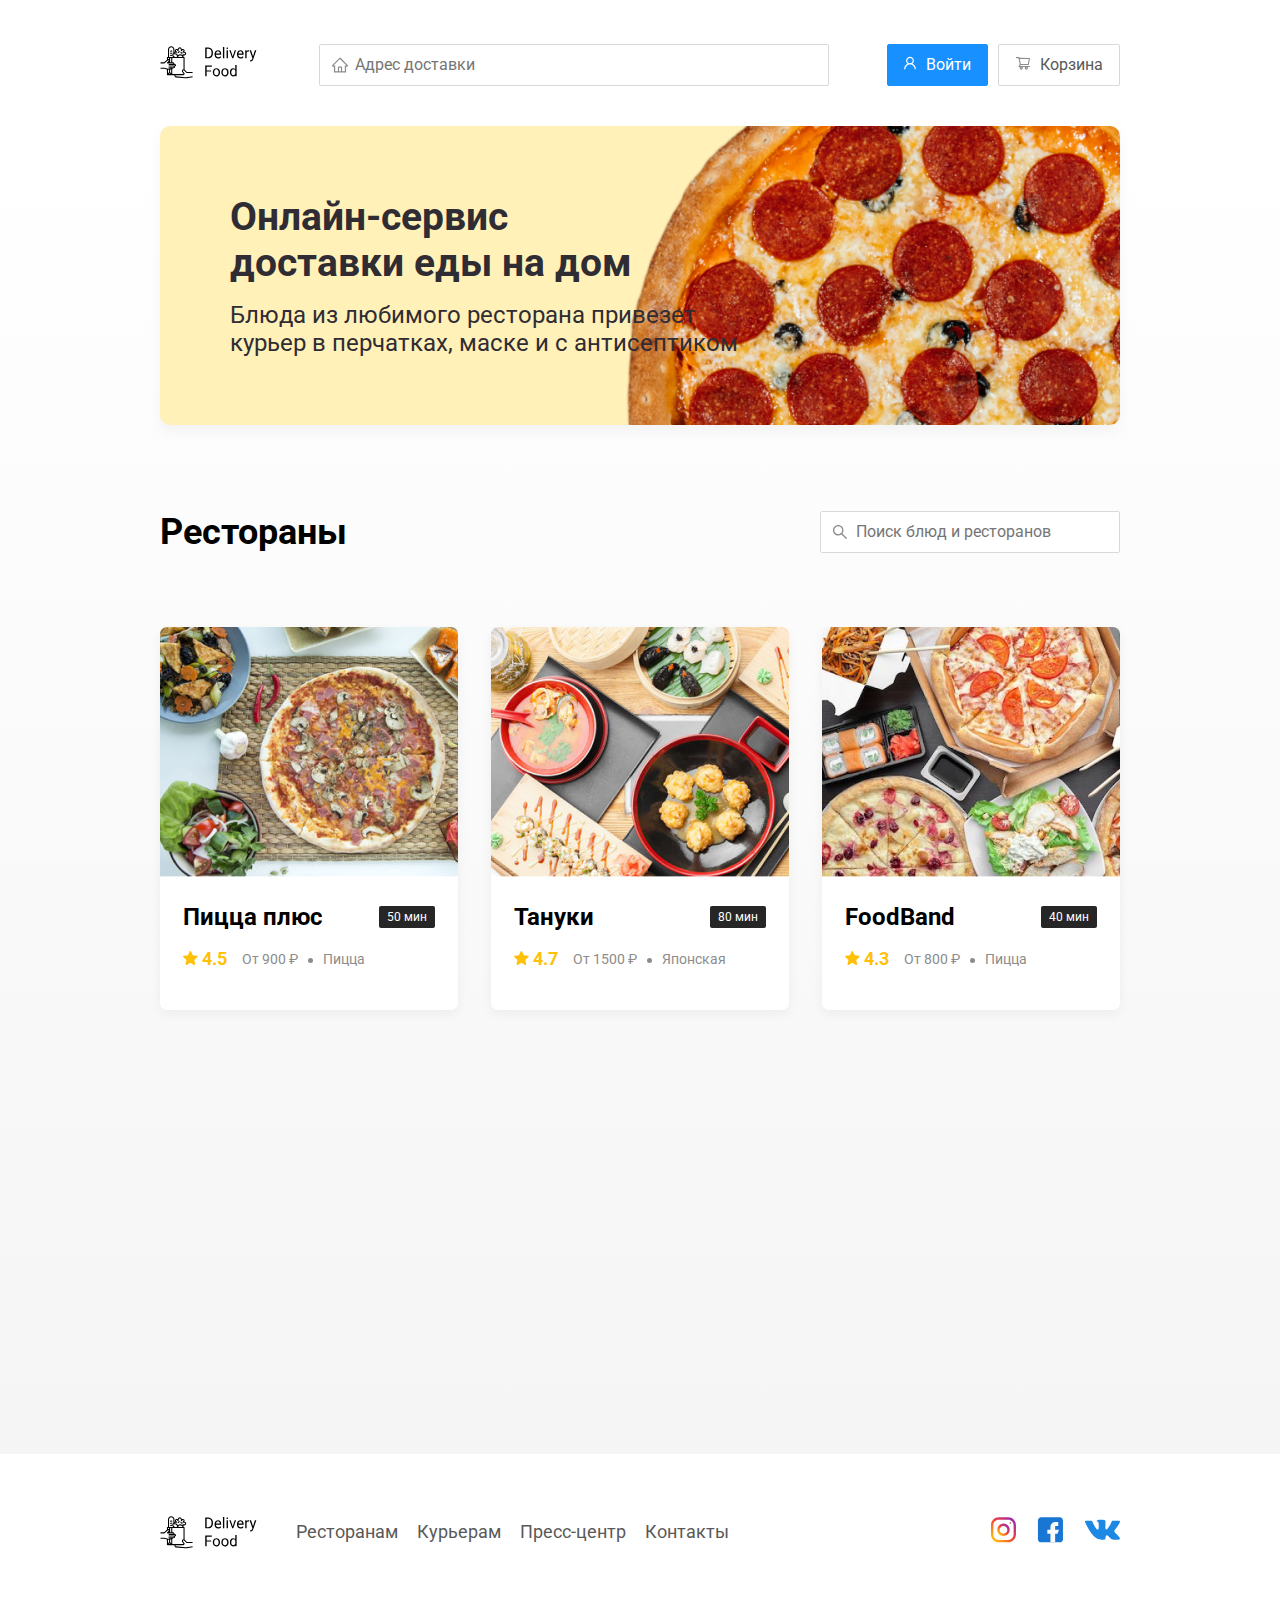
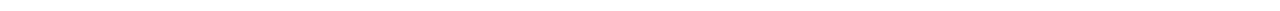
==== index.html @ 988d6372 "created modal and added animate.css+wow.js" ====
<!DOCTYPE html>
<html lang="ru">
  <head>
    <meta charset="UTF-8" />
    <meta http-equiv="X-UA-Compatible" content="IE=edge" />
    <meta name="viewport" content="width=device-width, initial-scale=1.0" />
    <link rel="stylesheet" href="css/style.css" />
    <link rel="preconnect" href="https://fonts.googleapis.com" />
    <link rel="preconnect" href="https://fonts.gstatic.com" crossorigin />
    <link
      href="https://fonts.googleapis.com/css2?family=Roboto:wght@400;700&display=swap"
      rel="stylesheet"
    />
    <link rel="stylesheet" href="css\normalize.css" />
    <link rel="stylesheet" href="css\animate.compat.css" />
    <title>Delivery Food</title>
  </head>
  <body>
    <div class="container">
      <header class="header">
        <a href="index.html" class="logo">
          <img src="img\logo.svg" alt="Logo" class="logo" />
        </a>
        <input
          type="text"
          class="input input-address"
          placeholder="Адрес доставки"
        />
        <div class="buttons">
          <button class="button button-primary">
            <img src="img/user.svg" alt="User" class="button-icon" />
            <span class="button-text">Войти</span>
          </button>
          <button class="button" id="card-button">
            <img
              src="img/shopping-card.svg"
              alt="Shopping card"
              class="button-icon"
            />
            <span class="button-text">Корзина</span>
          </button>
        </div>
      </header>
    </div>
    <!-- /.container -->

    <main class="main">
      <div class="container">
        <section class="promo">
          <h1 class="promo-title">Онлайн-сервис <br />доставки еды на дом</h1>
          <p class="promo-text">
            Блюда из любимого ресторана привезет курьер в перчатках, маске и с
            антисептиком
          </p>
        </section>

        <sectiom class="restaurants">
          <div class="section-heading">
            <h2 class="section-title">Рестораны</h2>
            <input
              type="text"
              class="input input-search"
              placeholder="Поиск блюд и ресторанов"
            />
          </div>
          <div class="cards">
            <a href="restaurant.html" class="card wow fadeInUp">
              <img src="img/pizza-plus.jpg" alt="Image" class="card-image" />
              <div class="card-text">
                <div class="card-heading">
                  <h3 class="card-title">Пицца плюс</h3>
                  <span class="card-tag tag">50 мин</span>
                </div>
                <!-- /.card-heading -->
                <div class="card-info">
                  <div class="rating">
                    <img
                      src="img/rating.svg"
                      alt="Rating"
                      class="rating-star"
                    />
                    4.5
                  </div>
                  <div class="price">От 900 ₽</div>
                  <div class="category">Пицца</div>
                </div>
                <!-- /.card-info -->
              </div>
            </a>
            <!-- /.card -->

            <a href="restaurant.html" class="card wow fadeInUp">
              <img src="img/tanuki.jpg" alt="Image" class="card-image" />
              <div class="card-text">
                <div class="card-heading">
                  <h3 class="card-title">Тануки</h3>
                  <span class="card-tag tag">80 мин</span>
                </div>
                <!-- /.card-heading -->
                <div class="card-info">
                  <div class="rating">
                    <img
                      src="img/rating.svg"
                      alt="Rating"
                      class="rating-star"
                    />
                    4.7
                  </div>
                  <div class="price">От 1500 ₽</div>
                  <div class="category">Японская</div>
                </div>
                <!-- /.card-info -->
              </div>
            </a>
            <!-- /.card -->

            <a href="restaurant.html" class="card wow fadeInUp">
              <img src="img/foodband.jpg" alt="Image" class="card-image" />
              <div class="card-text">
                <div class="card-heading">
                  <h3 class="card-title">FoodBand</h3>
                  <span class="card-tag tag">40 мин</span>
                </div>
                <!-- /.card-heading -->
                <div class="card-info">
                  <div class="rating">
                    <img
                      src="img/rating.svg"
                      alt="Rating"
                      class="rating-star"
                    />
                    4.3
                  </div>
                  <div class="price">От 800 ₽</div>
                  <div class="category">Пицца</div>
                </div>
                <!-- /.card-info -->
              </div>
            </a>
            <!-- /.card -->

            <a href="restaurant.html" class="card wow fadeInUp">
              <img src="img/zhadina-pizza.jpg" alt="Image" class="card-image" />
              <div class="card-text">
                <div class="card-heading">
                  <h3 class="card-title">Жадина-пицца</h3>
                  <span class="card-tag tag">60 мин</span>
                </div>
                <!-- /.card-heading -->
                <div class="card-info">
                  <div class="rating">
                    <img
                      src="img/rating.svg"
                      alt="Rating"
                      class="rating-star"
                    />
                    4.6
                  </div>
                  <div class="price">От 1000 ₽</div>
                  <div class="category">Роллы, Пицца</div>
                </div>
                <!-- /.card-info -->
              </div>
            </a>
            <!-- /.card -->

            <a href="restaurant.html" class="card wow fadeInUp">
              <img src="img/tochka-edy.jpg" alt="Image" class="card-image" />
              <div class="card-text">
                <div class="card-heading">
                  <h3 class="card-title">Точка еды</h3>
                  <span class="card-tag tag">50 мин</span>
                </div>
                <!-- /.card-heading -->
                <div class="card-info">
                  <div class="rating">
                    <img
                      src="img/rating.svg"
                      alt="Rating"
                      class="rating-star"
                    />
                    4.8
                  </div>
                  <div class="price">От 900 ₽</div>
                  <div class="category">Европейская</div>
                </div>
                <!-- /.card-info -->
              </div>
            </a>
            <!-- /.card -->

            <a href="restaurant.html" class="card wow fadeInUp">
              <img src="img/pizzaburger.jpg" alt="Image" class="card-image" />
              <div class="card-text">
                <div class="card-heading">
                  <h3 class="card-title">PizzaBurger</h3>
                  <span class="card-tag tag">30 мин</span>
                </div>
                <!-- /.card-heading -->
                <div class="card-info">
                  <div class="rating">
                    <img
                      src="img/rating.svg"
                      alt="Rating"
                      class="rating-star"
                    />
                    4.4
                  </div>
                  <div class="price">От 600 ₽</div>
                  <div class="category">Пицца, Бургеры</div>
                </div>
                <!-- /.card-info -->
              </div>
            </a>
            <!-- /.card -->
          </div>
          <!-- /.cards -->
        </sectiom>
      </div>
      <!-- /.container -->
    </main>

    <footer class="footer">
      <div class="container">
        <div class="footer-block">
          <img src="img/logo.svg" alt="Logo" class="logo footer-logo" />
          <nav class="footer-nav">
            <a href="#" class="footer-link">Ресторанам </a>
            <a href="#" class="footer-link">Курьерам</a>
            <a href="#" class="footer-link">Пресс-центр</a>
            <a href="#" class="footer-link">Контакты</a>
          </nav>
          <div class="social-links">
            <a href="#" class="social-link"><img src="img/instagram.svg" alt="Instagram" /></a>
            <a href="#" class="social-link"><img src="img/fb.svg" alt="Facebook" /></a>
            <a href="#" class="social-link"><img src="img/vk.svg" alt="VK" /></a>
          </div>
          <!-- /.social-links -->
        </div>
        <!-- /.footer-block -->
      </div>
      <!-- /.container -->
    </footer>
    
    <div class="modal">
      <div class="modal-dialog">
        <div class="modal-header">
          <h3 class="modal-title">Корзина</h3>
          <button class="close">&times;</button>
        </div>
        <!-- /.modal-header -->
        <div class="modal-body">
          <div class="food-row">
            <span class="food-name">Ролл угорь стандарт</span>
            <strong class="food-price">250 ₽</strong>
            <div class="food-counter">
              <button class="counter-button">-</button>
              <span class="counter">1</span>
              <button class="counter-button">+</button>
            </div>
          </div>
          <div class="food-row">
            <span class="food-name">Ролл угорь стандарт</span>
            <strong class="food-price">250 ₽</strong>
            <div class="food-counter">
              <button class="counter-button">-</button>
              <span class="counter">1</span>
              <button class="counter-button">+</button>
            </div>
          </div>
          <div class="food-row">
            <span class="food-name">Ролл угорь стандарт</span>
            <strong class="food-price">250 ₽</strong>
            <div class="food-counter">
              <button class="counter-button">-</button>
              <span class="counter">1</span>
              <button class="counter-button">+</button>
            </div>
          </div>
          <div class="food-row">
            <span class="food-name">Ролл угорь стандарт</span>
            <strong class="food-price">250 ₽</strong>
            <div class="food-counter">
              <button class="counter-button">-</button>
              <span class="counter">1</span>
              <button class="counter-button">+</button>
            </div>
          </div>
          <div class="food-row">
            <span class="food-name">Ролл угорь стандарт</span>
            <strong class="food-price">250 ₽</strong>
            <div class="food-counter">
              <button class="counter-button">-</button>
              <span class="counter">1</span>
              <button class="counter-button">+</button>
            </div>
          </div>
          <!-- /.foods-row -->
        </div>
        <!-- /.modal-body -->
        <div class="modal-footer">
          <span class="modal-pricetag">1250 ₽</span>
          <div class="footer-buttons">
            <button class="button button-primary">Оформить заказ</button>
            <button class="button">Отмена</button>
          </div>
        </div>
        <!-- /.modal-footer -->
      </div>
      <!-- /.modal-dialog -->
    </div>
    <script src="js/wow.min.js"></script>
    <script src="js/main.js"></script>
  </body>
</html>
---- css/style.css ----
* {
  box-sizing: border-box;
}
body {
  font-family: 'Roboto', sans-serif;
  padding-top: 44px;
}
.container {
  max-width: 1200px;
  margin: auto;
}
.header {
  display: flex;
  align-items: center;
  justify-content: space-between;
  margin-bottom: 40px;
}
.input {
  background: #FFFFFF;
  border: 1px solid #D9D9D9;
  border-radius: 2px;
  font-size: 16px;
  line-height: 24px;
  padding: 8px;
  padding-left: 35px;
  background-repeat: no-repeat;
  background-position: left 11px center;
}
.input-address {
  flex: 0.8;
  background-image: url(../img/home.svg);
}
.input-search {
  width: 300px;
  background-image: url(../img/search.svg);
  margin-left: auto;
}
.buttons{
  display: flex;
  align-items: center;
}
.button {
  padding: 8px 16px;
  background: #FFFFFF;
  border: 1px solid #D9D9D9;
  box-sizing: border-box;
  box-shadow: 0px 0px 2px rgba(0, 0, 0, 0.0015);
  border-radius: 2px;
  color: #595959;
  font-size: 16px;
  line-height: 24px;
}
.button-primary {
  background: #1890FF;
  border: 1px solid #1890FF;
  color: #fff;
  margin-right: 10px;
}
.button-icon {
  margin-right: 6px;
}
.button-card-text {
  margin-right: 4px;
}
.promo {
  box-shadow: 0px 7px 12px rgba(158, 158, 163, 0.1);
  background: #FFF1B8 url(../img/promo-img.webp) no-repeat top -100px right -170px/ 760px;
  border-radius: 10px;
  padding: 68px 70px;
  margin-bottom: 56px;
  /* filter: drop-shadow(0px 7px 12px rgba(158, 158, 163, 0.1)); */
}
.promo-title {
  font-style: normal;
  font-weight: 700;
  font-size: 39px;
  line-height: 46px;
  color: #302C34;
  margin-top: 0;
  margin-bottom: 15px;
}
.promo-text {
  font-style: normal;
  font-weight: 400;
  font-size: 24px;
  line-height: 28px;
  color: #302C34;
  max-width: 538px;
  margin: 0;
}
.main {
  background: linear-gradient(180deg, rgba(245, 245, 245, 0) 1.04%, #F5F5F5 100%);
}
.section-heading {
  display: flex;
  align-items: center;
  /* justify-content: space-between; */
  margin-bottom: 44px;
}
.section-title {
  font-style: normal;
  font-weight: 700;
  font-size: 36px;
  line-height: 42px;
  color: #000000;
  /* margin: 0; */
  margin-right: 30px;
}
.cards {
  display: flex;
  align-items: flex-start;
  justify-content: space-between;
  flex-wrap: wrap;
}
.card {
  background: #FFFFFF;
  box-shadow: 0px 4px 12px rgba(0, 0, 0, 0.05);
  border-radius: 7px;
  overflow: hidden;
  margin-bottom: 30px;
  flex-basis: 31%;
  text-decoration: none;
}
.card-image {
  width: 384px;
  height: 250px;
  object-fit: cover;
}
.card-text {
  padding-top: 20px;
  padding-bottom: 35px;
  padding-left: 23px;
  padding-right: 23px;
}
.card-heading {
  display: flex;
  align-items: center;
  justify-content: space-between;
  margin-bottom: 10px;
}
.card-title {
  margin: 0;
  font-style: normal;
  font-weight: 700;
  font-size: 24px;
  line-height: 32px;
  color: #000000;
  text-overflow: ellipsis;
  overflow: hidden;
  white-space: nowrap;
  max-width: 260px;
}
.card-title-reg {
  max-width: 337px;
  font-weight: 400;
}
.card-tag {
  font-style: normal;
  font-weight: 400;
  font-size: 12px;
  line-height: 20px;
  color: #FFFFFF;
  background: #262626;
  border-radius: 2px;
  padding: 1px 8px;
}
.card-info {
  display: flex;
  align-items: center;
  flex-wrap: wrap;
}
.card-buttons {
  display: flex;
  align-items: center;
  margin-top: 24px;
}
.card-price-bold {
  font-style: normal;
  font-weight: 700;
  font-size: 20px;
  line-height: 32px;
  margin-left: 30px;
}
.rating {
  margin-right: 26px;
  font-style: normal;
  font-weight: 700;
  font-size: 18px;
  line-height: 32px;
  color: #FFC107;
}
.price, 
.category {
  font-style: normal;
  font-weight: 400;
  font-size: 18px;
  line-height: 32px;
  color: #8C8C8C;
}
.price {
  margin-right: 10px;
}
.ingredients {
  font-style: normal;
  font-weight: 400;
  font-size: 18px;
  line-height: 21px;
  color: #8C8C8C;
  text-overflow: ellipsis;
  overflow: hidden;
  white-space: nowrap;
  max-width: 100%;
}
.category {
  text-overflow: ellipsis;
  overflow: hidden;
  white-space: nowrap;
  max-width: 150px;
}
.price:after {
  content: "";
  width: 5px;
  height: 5px;
  background-color: #8C8C8C;
  display: inline-block;
  vertical-align: middle;
  border-radius: 50%;
  margin-left: 10px;
}
.footer {
  padding: 60px 0;
}
.footer-block {
  display: flex;
  align-items: center;
  justify-content: space-between;
}
.footer-nav {
  margin-left: 35px;
  margin-right: auto;
}
.footer-link {
  display: inline-block;
  font-style: normal;
  font-weight: 400;
  font-size: 18px;
  line-height: 21px;
  color: #595959;
  text-decoration: none;
}
.footer-link:not(:last-child) {
  margin-right: 15px;
}
.social-links {
  display: flex;
  align-items: center;
}
.social-link:not(:last-child) {
  margin-right: 21px;
}

.modal {
  position: fixed;
  left: 0;
  top: 0;
  width: 100%;
  height: 100%;
  background: rgba(0, 0, 0, 0.4);
  display: none;
}
.is-open{
  display: flex;
}
.modal-dialog {
  margin: auto;
  max-width: 780px;
  width: 95%;
  /* min-height: 552px; */
  background: #FFFFFF;
  border-radius: 5px;
  padding: 40px 45px;
}
.modal-header {
  display: flex;
  align-items: center;
  justify-content: space-between;
  margin-bottom: 45px;
}
.modal-title {
  margin: 0;
  font-style: normal;
  font-weight: 700;
  font-size: 36px;
  line-height: 42px;
  color: #000000;
}
.close {
  font-size: 36px;
  border: none;
  background-color: transparent;
}
.modal-body {
  margin-bottom: 52px;
}
.food-row {
  display: flex;
  align-items: flex-start;
  justify-content: space-between;
  padding-bottom: 8px;
  border-bottom: 1px solid #D9D9D9;
  margin-bottom: 15px;
}
.food-name {
  font-style: normal;
  font-weight: 400;
  font-size: 18px;
  line-height: 32px;
}
.food-price {
  margin-left: auto;
  margin-right: 47px;
  font-style: normal;
  font-weight: 700;
  font-size: 20px;
  line-height: 32px;
}
.food-counter {
  display: flex;
  align-items: center;
}
.counter-button {
  display: flex;
  align-items: center;
  justify-content: center;
  width: 39px;
  height: 32px;
  background: #FFFFFF;
  border: 1px solid #40A9FF;
  box-sizing: border-box;
  border-radius: 2px;
  font-style: normal;
  font-weight: 400;
  font-size: 14px;
  line-height: 22px;
  color: #40A9FF;
}
.counter {
  font-style: normal;
  font-weight: 400;
  font-size: 16px;
  line-height: 24px;
  margin-left: 10px;
  margin-right: 10px;
}
.modal-footer {
  display: flex;
  align-items: center;
  justify-content: space-between;
}
.footer-buttons {
  display: flex;
  align-items: center;
}
.modal-pricetag {
  background: #262626;
  border-radius: 5px;
  font-weight: 700;
  font-size: 20px;
  line-height: 23px;
  color: #FAFAFA;
  padding: 15px 20px;
}

@media (max-width: 1366px) {
  .container {
    max-width: 960px;
  }
  .promo {
    background-size: 700px;
  }
  .rating {
    margin-right: 15px;
  }
  .category, .price {
    font-size: 14px;
  }
}
@media (max-width: 992px) {
  .container {
    max-width: 750px;
  }
  .promo {
    padding: 50px;
    background-size: 450px;
  }
  .promo-text {
    font-size: 18px;
    max-width: 400px;
  }
  .card {
    flex-basis: 49%;
  }
  .footer-link {
    font-size: 16px;
  }
}
@media (max-width: 768px) {
  .container {
    max-width: 560px;
  }
  .button {
   font-size: 12px;
  }
  .card-info {
    flex-wrap: wrap;
  }
  .card .rating {
    flex-basis: 100%;
  }
  .card-title {
    font-size: 18px;
  }
  .promo {
    background-size: 300px;
    background-position: bottom right -150px;
  }
  .promo-title {
    font-size: 24px;
    line-height: 1.4;
    margin-bottom: 10px;
  }
  .category {
    max-width: 130px;
  }
}
@media (max-width: 578px) {
  .container {
    width: 90%;
  }
  .header {
    flex-wrap: wrap;
  }
  .input-address {
    margin-top: 15px;
    order: 5;
    flex: 1;
  }
  .promo {
    background-image: none;
  }
  .promo-title {
    margin-bottom: 10px;
  }
  .section-title {
    font-size: 20px
  }
  .card {
    flex-basis: 100%;
  }
  .card-image {
    width: 100%;
  }
  .footer {
    padding: 30px;
  }
  .footer-block {
    align-items: flex-start;
    justify-content: space-between;
  }
  .footer-nav {
    margin-left: 0;
    margin-right: 0;
    order: 0;
    display: flex;
    flex-direction: column;
  }
  .footer-logo {
    margin-right: 15px;
    order: 1;
  }
  .social-links {
    order: 2;
  }
}
@media (max-width: 480px) {
  .button-text {
    display: none;
  }
  .button-icon {
    margin: 0;
  }
  .button {
    min-height: 40px;
  }
  .promo {
    padding: 20px;
  }
  .section-heading {
    flex-wrap: wrap;
  }
  .footer-block {
    flex-wrap: wrap;
    flex-direction: column;
    align-items: center;
  }
  .footer-logo {
    order: 0;
    margin-bottom: 20px;
  }
  .footer-nav {
    margin-bottom: 20px;
    text-align: center;
  }
  .footer-link.footer-link:not(:last-child) {
    margin-right: 0;
  }
}
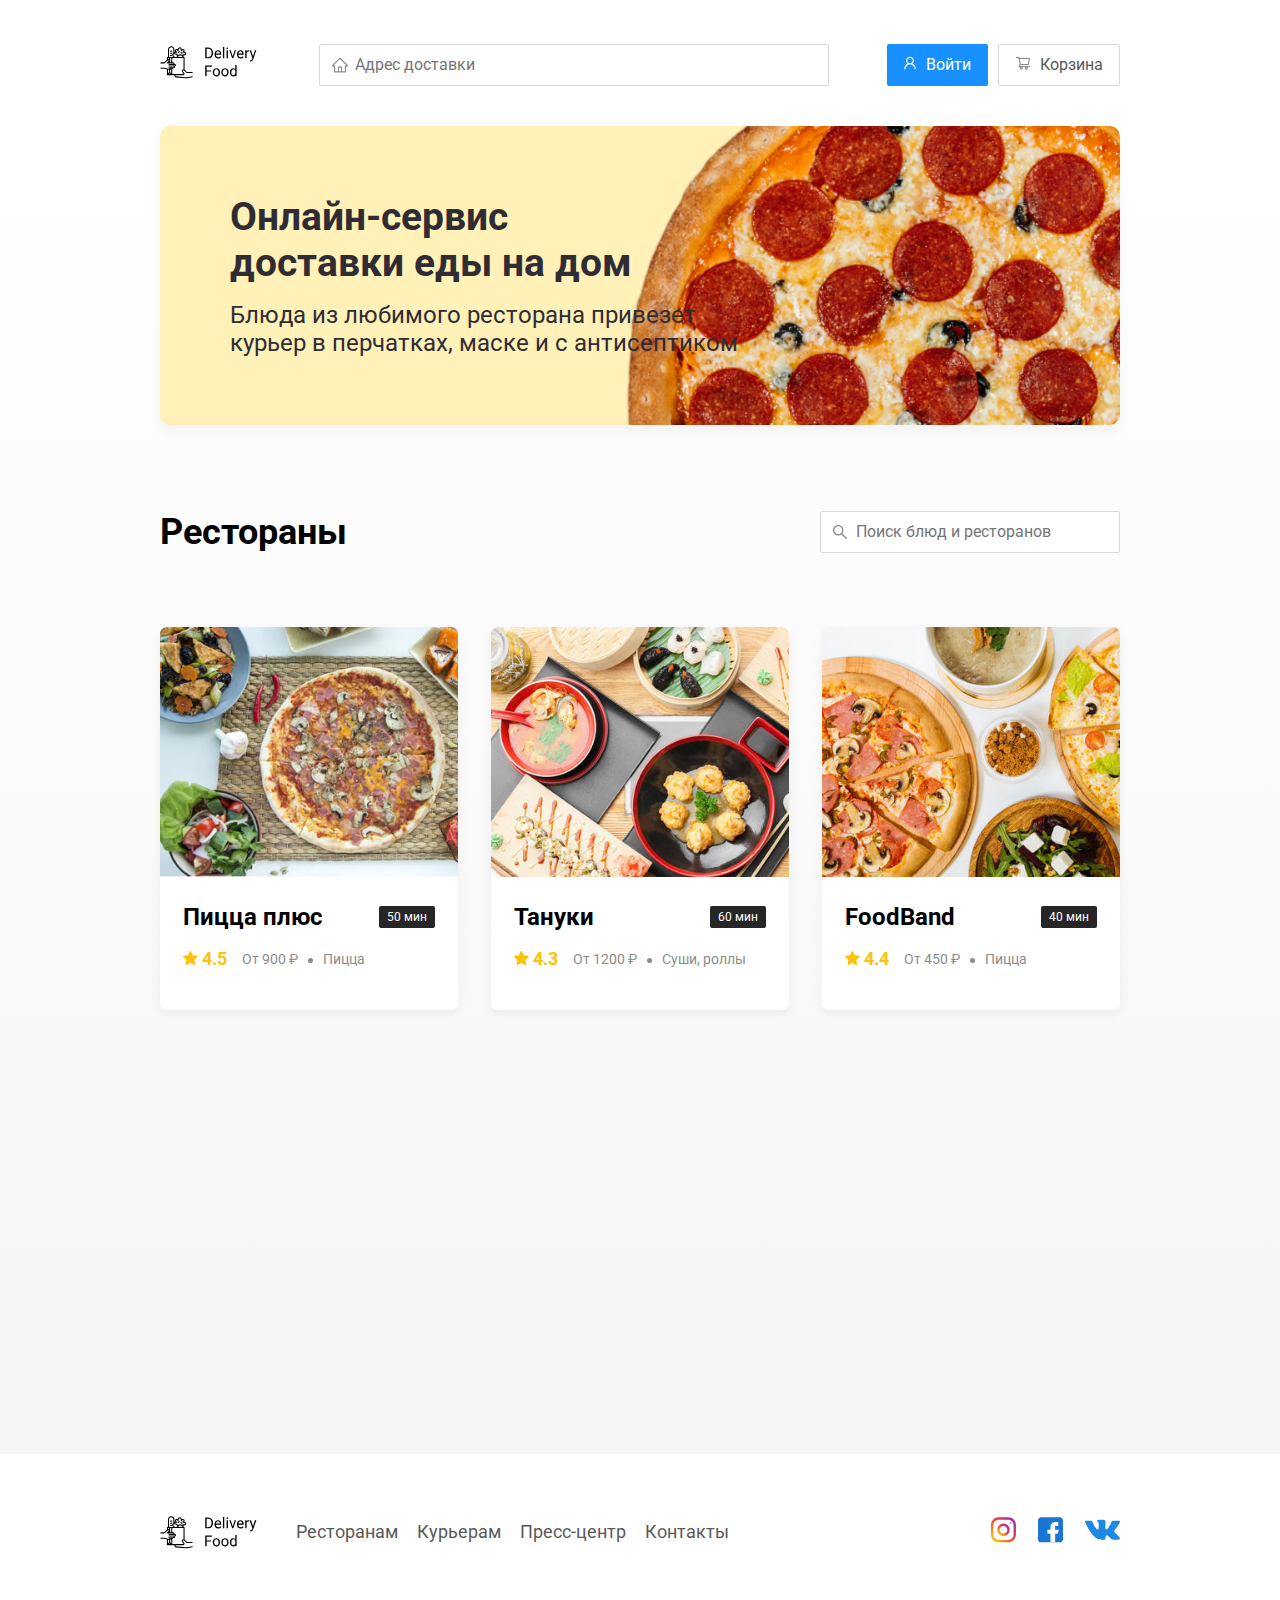
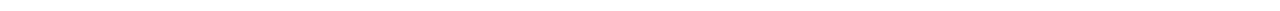
==== commit c7c7497a: "modified index.html" ====
--- a/index.html
+++ b/index.html
@@ -13,6 +13,7 @@
     />
     <link rel="stylesheet" href="css\normalize.css" />
     <link rel="stylesheet" href="css\animate.compat.css" />
+    <script src="js/partners.js" defer></script>
     <title>Delivery Food</title>
   </head>
   <body>
@@ -27,7 +28,8 @@
           placeholder="Адрес доставки"
         />
         <div class="buttons">
-          <button class="button button-primary">
+          <span class="user-name"></span>
+          <button class="button button-primary button-auth" id="auth-button">
             <img src="img/user.svg" alt="User" class="button-icon" />
             <span class="button-text">Войти</span>
           </button>
@@ -39,6 +41,10 @@
             />
             <span class="button-text">Корзина</span>
           </button>
+          <button class="button button-primary button-out">
+            <span class="button-text">Выйти</span>
+            <span class="button-out-svg"></span>
+          </button>
         </div>
       </header>
     </div>
@@ -65,7 +71,7 @@
           </div>
           <div class="cards">
             <a href="restaurant.html" class="card wow fadeInUp">
-              <img src="img/pizza-plus.jpg" alt="Image" class="card-image" />
+              <img src="img/pizza-plus/preview.jpg" alt="Image" class="card-image" />
               <div class="card-text">
                 <div class="card-heading">
                   <h3 class="card-title">Пицца плюс</h3>
@@ -90,32 +96,32 @@
             <!-- /.card -->
 
             <a href="restaurant.html" class="card wow fadeInUp">
-              <img src="img/tanuki.jpg" alt="Image" class="card-image" />
+              <img src="img/tanuki/preview.jpg" alt="Image" class="card-image" />
               <div class="card-text">
                 <div class="card-heading">
                   <h3 class="card-title">Тануки</h3>
-                  <span class="card-tag tag">80 мин</span>
-                </div>
-                <!-- /.card-heading -->
-                <div class="card-info">
-                  <div class="rating">
-                    <img
-                      src="img/rating.svg"
-                      alt="Rating"
-                      class="rating-star"
-                    />
-                    4.7
-                  </div>
-                  <div class="price">От 1500 ₽</div>
-                  <div class="category">Японская</div>
-                </div>
-                <!-- /.card-info -->
-              </div>
-            </a>
-            <!-- /.card -->
-
-            <a href="restaurant.html" class="card wow fadeInUp">
-              <img src="img/foodband.jpg" alt="Image" class="card-image" />
+                  <span class="card-tag tag">60 мин</span>
+                </div>
+                <!-- /.card-heading -->
+                <div class="card-info">
+                  <div class="rating">
+                    <img
+                      src="img/rating.svg"
+                      alt="Rating"
+                      class="rating-star"
+                    />
+                    4.3
+                  </div>
+                  <div class="price">От 1200 ₽</div>
+                  <div class="category">Суши, роллы</div>
+                </div>
+                <!-- /.card-info -->
+              </div>
+            </a>
+            <!-- /.card -->
+
+            <a href="restaurant.html" class="card wow fadeInUp">
+              <img src="img/food-band/preview.jpg" alt="Image" class="card-image" />
               <div class="card-text">
                 <div class="card-heading">
                   <h3 class="card-title">FoodBand</h3>
@@ -129,9 +135,9 @@
                       alt="Rating"
                       class="rating-star"
                     />
-                    4.3
-                  </div>
-                  <div class="price">От 800 ₽</div>
+                    4.4
+                  </div>
+                  <div class="price">От 450 ₽</div>
                   <div class="category">Пицца</div>
                 </div>
                 <!-- /.card-info -->
@@ -140,11 +146,61 @@
             <!-- /.card -->
 
             <a href="restaurant.html" class="card wow fadeInUp">
-              <img src="img/zhadina-pizza.jpg" alt="Image" class="card-image" />
-              <div class="card-text">
-                <div class="card-heading">
-                  <h3 class="card-title">Жадина-пицца</h3>
-                  <span class="card-tag tag">60 мин</span>
+              <img src="img/palki-skalki/preview.jpg" alt="Image" class="card-image" />
+              <div class="card-text">
+                <div class="card-heading">
+                  <h3 class="card-title">Палки скалки</h3>
+                  <span class="card-tag tag">55 мин</span>
+                </div>
+                <!-- /.card-heading -->
+                <div class="card-info">
+                  <div class="rating">
+                    <img
+                      src="img/rating.svg"
+                      alt="Rating"
+                      class="rating-star"
+                    />
+                    4.1
+                  </div>
+                  <div class="price">От 500 ₽</div>
+                  <div class="category">Пицца</div>
+                </div>
+                <!-- /.card-info -->
+              </div>
+            </a>
+            <!-- /.card -->
+
+            <a href="restaurant.html" class="card wow fadeInUp">
+              <img src="img/gusi-lebedi/preview.jpg" alt="Image" class="card-image" />
+              <div class="card-text">
+                <div class="card-heading">
+                  <h3 class="card-title">Гуси Лебеди</h3>
+                  <span class="card-tag tag">75 мин</span>
+                </div>
+                <!-- /.card-heading -->
+                <div class="card-info">
+                  <div class="rating">
+                    <img
+                      src="img/rating.svg"
+                      alt="Rating"
+                      class="rating-star"
+                    />
+                    4.7
+                  </div>
+                  <div class="price">От 1000 ₽</div>
+                  <div class="category">Русская кухня</div>
+                </div>
+                <!-- /.card-info -->
+              </div>
+            </a>
+            <!-- /.card -->
+
+            <a href="restaurant.html" class="card wow fadeInUp">
+              <img src="img/pizza-burger/preview.jpg" alt="Image" class="card-image" />
+              <div class="card-text">
+                <div class="card-heading">
+                  <h3 class="card-title">PizzaBurger</h3>
+                  <span class="card-tag tag">45 мин</span>
                 </div>
                 <!-- /.card-heading -->
                 <div class="card-info">
@@ -156,58 +212,8 @@
                     />
                     4.6
                   </div>
-                  <div class="price">От 1000 ₽</div>
-                  <div class="category">Роллы, Пицца</div>
-                </div>
-                <!-- /.card-info -->
-              </div>
-            </a>
-            <!-- /.card -->
-
-            <a href="restaurant.html" class="card wow fadeInUp">
-              <img src="img/tochka-edy.jpg" alt="Image" class="card-image" />
-              <div class="card-text">
-                <div class="card-heading">
-                  <h3 class="card-title">Точка еды</h3>
-                  <span class="card-tag tag">50 мин</span>
-                </div>
-                <!-- /.card-heading -->
-                <div class="card-info">
-                  <div class="rating">
-                    <img
-                      src="img/rating.svg"
-                      alt="Rating"
-                      class="rating-star"
-                    />
-                    4.8
-                  </div>
-                  <div class="price">От 900 ₽</div>
-                  <div class="category">Европейская</div>
-                </div>
-                <!-- /.card-info -->
-              </div>
-            </a>
-            <!-- /.card -->
-
-            <a href="restaurant.html" class="card wow fadeInUp">
-              <img src="img/pizzaburger.jpg" alt="Image" class="card-image" />
-              <div class="card-text">
-                <div class="card-heading">
-                  <h3 class="card-title">PizzaBurger</h3>
-                  <span class="card-tag tag">30 мин</span>
-                </div>
-                <!-- /.card-heading -->
-                <div class="card-info">
-                  <div class="rating">
-                    <img
-                      src="img/rating.svg"
-                      alt="Rating"
-                      class="rating-star"
-                    />
-                    4.4
-                  </div>
-                  <div class="price">От 600 ₽</div>
-                  <div class="category">Пицца, Бургеры</div>
+                  <div class="price">От 700 ₽</div>
+                  <div class="category">Пицца</div>
                 </div>
                 <!-- /.card-info -->
               </div>
@@ -242,11 +248,11 @@
       <!-- /.container -->
     </footer>
     
-    <div class="modal">
+    <div class="modal modal-card">
       <div class="modal-dialog">
         <div class="modal-header">
           <h3 class="modal-title">Корзина</h3>
-          <button class="close">&times;</button>
+          <button class="close close-card">&times;</button>
         </div>
         <!-- /.modal-header -->
         <div class="modal-body">
@@ -309,7 +315,33 @@
       </div>
       <!-- /.modal-dialog -->
     </div>
+    <div class="modal modal-auth">
+      <div class="modal-dialog modal-dialog-auth">
+        <button class="close close-auth">&times;</button>
+        <form id="logInForm">
+          <fieldset class="modal-body modal-body-auth">
+            <legend class="modal-title">Авторизация</legend>
+            <label class="label-auth">
+              <span>Логин</span>
+              <input id="login" type="text">
+            </label>
+            <label class="label-auth">
+              <span>Пароль</span>
+              <input id="password" type="password">
+            </label>
+          </fieldset>
+          <!-- /.modal-body -->
+          <div class="modal-footer modal-footer-auth">
+            <div class="footer-buttons">
+              <button class="button button-primary button-login" type="submit">Войти</button>
+            </div>
+          </div>
+        </form>
+        <!-- /.modal-footer -->
+      </div>
+      <!-- /.modal-dialog -->
+    </div>
     <script src="js/wow.min.js"></script>
-    <script src="js/main.js"></script>
+    <script src="js/auth.js"></script>
   </body>
 </html>
--- a/css/style.css
+++ b/css/style.css
@@ -39,6 +39,12 @@
   display: flex;
   align-items: center;
 }
+.user-name {
+  display: none;
+  margin-right: 20px;
+  font-weight: bold;
+  font-size: 18px;
+}
 .button {
   padding: 8px 16px;
   background: #FFFFFF;
@@ -56,6 +62,10 @@
   color: #fff;
   margin-right: 10px;
 }
+.button-out {
+  display: none;
+  margin: 0 5px;
+}
 .button-icon {
   margin-right: 6px;
 }
@@ -280,6 +290,10 @@
   border-radius: 5px;
   padding: 40px 45px;
 }
+.modal-dialog-auth {
+  width: auto;
+  position: relative;
+}
 .modal-header {
   display: flex;
   align-items: center;
@@ -299,8 +313,24 @@
   border: none;
   background-color: transparent;
 }
+.close-auth {
+  position: absolute;
+  top: 10px;
+  right: 20px;
+}
 .modal-body {
   margin-bottom: 52px;
+}
+.modal-body-auth {
+  margin-bottom: 22px;
+}
+.label-auth {
+  display: block;
+  margin: 30px;
+}
+.label-auth span {
+  width: 80px;
+  display: inline-block;
 }
 .food-row {
   display: flex;
@@ -357,6 +387,9 @@
   align-items: center;
   justify-content: space-between;
 }
+.modal-footer-auth {
+  justify-content: center;
+}
 .footer-buttons {
   display: flex;
   align-items: center;
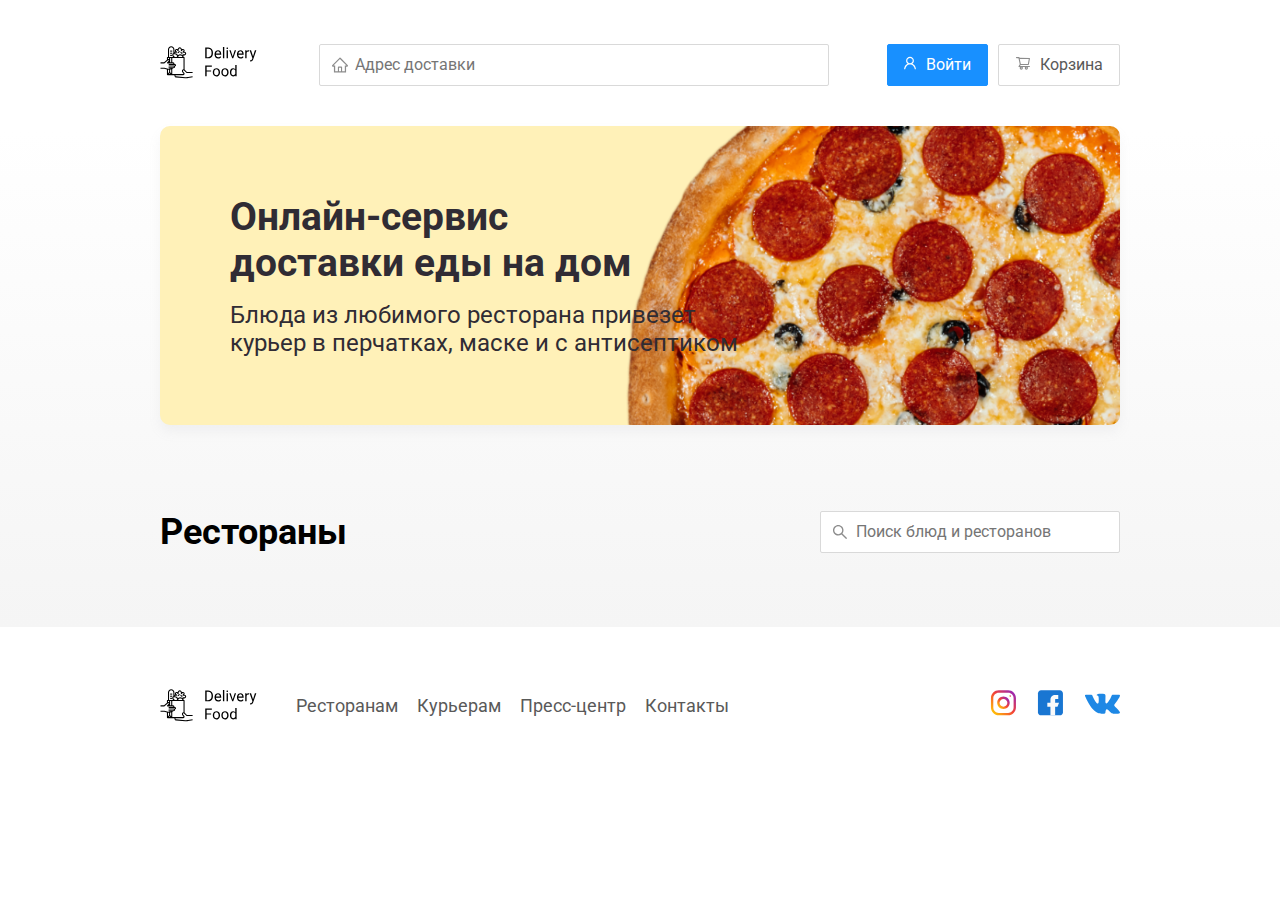
==== commit eb6cd018: "added backend emulation for cards" ====
--- a/index.html
+++ b/index.html
@@ -69,156 +69,7 @@
               placeholder="Поиск блюд и ресторанов"
             />
           </div>
-          <div class="cards">
-            <a href="restaurant.html" class="card wow fadeInUp">
-              <img src="img/pizza-plus/preview.jpg" alt="Image" class="card-image" />
-              <div class="card-text">
-                <div class="card-heading">
-                  <h3 class="card-title">Пицца плюс</h3>
-                  <span class="card-tag tag">50 мин</span>
-                </div>
-                <!-- /.card-heading -->
-                <div class="card-info">
-                  <div class="rating">
-                    <img
-                      src="img/rating.svg"
-                      alt="Rating"
-                      class="rating-star"
-                    />
-                    4.5
-                  </div>
-                  <div class="price">От 900 ₽</div>
-                  <div class="category">Пицца</div>
-                </div>
-                <!-- /.card-info -->
-              </div>
-            </a>
-            <!-- /.card -->
-
-            <a href="restaurant.html" class="card wow fadeInUp">
-              <img src="img/tanuki/preview.jpg" alt="Image" class="card-image" />
-              <div class="card-text">
-                <div class="card-heading">
-                  <h3 class="card-title">Тануки</h3>
-                  <span class="card-tag tag">60 мин</span>
-                </div>
-                <!-- /.card-heading -->
-                <div class="card-info">
-                  <div class="rating">
-                    <img
-                      src="img/rating.svg"
-                      alt="Rating"
-                      class="rating-star"
-                    />
-                    4.3
-                  </div>
-                  <div class="price">От 1200 ₽</div>
-                  <div class="category">Суши, роллы</div>
-                </div>
-                <!-- /.card-info -->
-              </div>
-            </a>
-            <!-- /.card -->
-
-            <a href="restaurant.html" class="card wow fadeInUp">
-              <img src="img/food-band/preview.jpg" alt="Image" class="card-image" />
-              <div class="card-text">
-                <div class="card-heading">
-                  <h3 class="card-title">FoodBand</h3>
-                  <span class="card-tag tag">40 мин</span>
-                </div>
-                <!-- /.card-heading -->
-                <div class="card-info">
-                  <div class="rating">
-                    <img
-                      src="img/rating.svg"
-                      alt="Rating"
-                      class="rating-star"
-                    />
-                    4.4
-                  </div>
-                  <div class="price">От 450 ₽</div>
-                  <div class="category">Пицца</div>
-                </div>
-                <!-- /.card-info -->
-              </div>
-            </a>
-            <!-- /.card -->
-
-            <a href="restaurant.html" class="card wow fadeInUp">
-              <img src="img/palki-skalki/preview.jpg" alt="Image" class="card-image" />
-              <div class="card-text">
-                <div class="card-heading">
-                  <h3 class="card-title">Палки скалки</h3>
-                  <span class="card-tag tag">55 мин</span>
-                </div>
-                <!-- /.card-heading -->
-                <div class="card-info">
-                  <div class="rating">
-                    <img
-                      src="img/rating.svg"
-                      alt="Rating"
-                      class="rating-star"
-                    />
-                    4.1
-                  </div>
-                  <div class="price">От 500 ₽</div>
-                  <div class="category">Пицца</div>
-                </div>
-                <!-- /.card-info -->
-              </div>
-            </a>
-            <!-- /.card -->
-
-            <a href="restaurant.html" class="card wow fadeInUp">
-              <img src="img/gusi-lebedi/preview.jpg" alt="Image" class="card-image" />
-              <div class="card-text">
-                <div class="card-heading">
-                  <h3 class="card-title">Гуси Лебеди</h3>
-                  <span class="card-tag tag">75 мин</span>
-                </div>
-                <!-- /.card-heading -->
-                <div class="card-info">
-                  <div class="rating">
-                    <img
-                      src="img/rating.svg"
-                      alt="Rating"
-                      class="rating-star"
-                    />
-                    4.7
-                  </div>
-                  <div class="price">От 1000 ₽</div>
-                  <div class="category">Русская кухня</div>
-                </div>
-                <!-- /.card-info -->
-              </div>
-            </a>
-            <!-- /.card -->
-
-            <a href="restaurant.html" class="card wow fadeInUp">
-              <img src="img/pizza-burger/preview.jpg" alt="Image" class="card-image" />
-              <div class="card-text">
-                <div class="card-heading">
-                  <h3 class="card-title">PizzaBurger</h3>
-                  <span class="card-tag tag">45 мин</span>
-                </div>
-                <!-- /.card-heading -->
-                <div class="card-info">
-                  <div class="rating">
-                    <img
-                      src="img/rating.svg"
-                      alt="Rating"
-                      class="rating-star"
-                    />
-                    4.6
-                  </div>
-                  <div class="price">От 700 ₽</div>
-                  <div class="category">Пицца</div>
-                </div>
-                <!-- /.card-info -->
-              </div>
-            </a>
-            <!-- /.card -->
+          <div class="cards cards-restaurants">
           </div>
           <!-- /.cards -->
         </sectiom>
--- a/css/style.css
+++ b/css/style.css
@@ -211,6 +211,7 @@
   margin-right: 10px;
 }
 .ingredients {
+  position: relative ;
   font-style: normal;
   font-weight: 400;
   font-size: 18px;
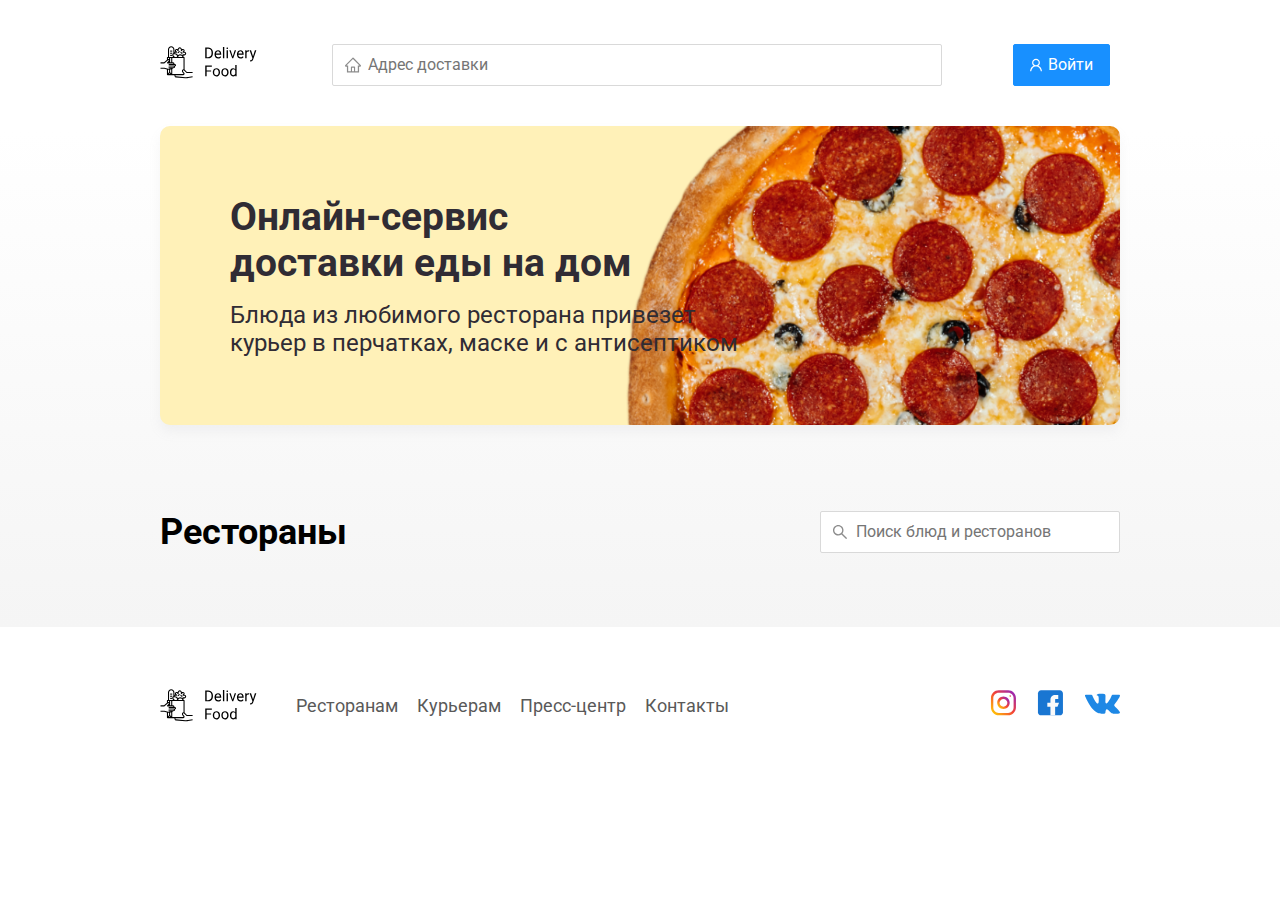
==== commit 4a158b86: "fixed bugs" ====
--- a/index.html
+++ b/index.html
@@ -14,6 +14,7 @@
     <link rel="stylesheet" href="css\normalize.css" />
     <link rel="stylesheet" href="css\animate.compat.css" />
     <script src="js/partners.js" defer></script>
+    <script src="js/cart.js" defer></script>
     <title>Delivery Food</title>
   </head>
   <body>
@@ -30,15 +31,17 @@
         <div class="buttons">
           <span class="user-name"></span>
           <button class="button button-primary button-auth" id="auth-button">
-            <img src="img/user.svg" alt="User" class="button-icon" />
+            <!-- <img src="img/user.svg" alt="User" class="button-icon" /> -->
+            <span class="button-auth-svg"></span>
             <span class="button-text">Войти</span>
           </button>
-          <button class="button" id="card-button">
-            <img
+          <button class="button button-cart" id="cart-button" style="display: none;">
+            <!-- <img
               src="img/shopping-card.svg"
               alt="Shopping card"
               class="button-icon"
-            />
+            /> -->
+            <span class="button-cart-svg"></span>
             <span class="button-text">Корзина</span>
           </button>
           <button class="button button-primary button-out">
@@ -69,8 +72,7 @@
               placeholder="Поиск блюд и ресторанов"
             />
           </div>
-          <div class="cards cards-restaurants">
-          </div>
+          <div class="cards cards-restaurants"></div>
           <!-- /.cards -->
         </sectiom>
       </div>
@@ -88,9 +90,15 @@
             <a href="#" class="footer-link">Контакты</a>
           </nav>
           <div class="social-links">
-            <a href="#" class="social-link"><img src="img/instagram.svg" alt="Instagram" /></a>
-            <a href="#" class="social-link"><img src="img/fb.svg" alt="Facebook" /></a>
-            <a href="#" class="social-link"><img src="img/vk.svg" alt="VK" /></a>
+            <a href="#" class="social-link"
+              ><img src="img/instagram.svg" alt="Instagram"
+            /></a>
+            <a href="#" class="social-link"
+              ><img src="img/fb.svg" alt="Facebook"
+            /></a>
+            <a href="#" class="social-link"
+              ><img src="img/vk.svg" alt="VK"
+            /></a>
           </div>
           <!-- /.social-links -->
         </div>
@@ -98,65 +106,19 @@
       </div>
       <!-- /.container -->
     </footer>
-    
-    <div class="modal modal-card">
+
+    <div class="modal modal-cart">
       <div class="modal-dialog">
         <div class="modal-header">
           <h3 class="modal-title">Корзина</h3>
-          <button class="close close-card">&times;</button>
+          <button class="close close-cart">&times;</button>
         </div>
         <!-- /.modal-header -->
         <div class="modal-body">
-          <div class="food-row">
-            <span class="food-name">Ролл угорь стандарт</span>
-            <strong class="food-price">250 ₽</strong>
-            <div class="food-counter">
-              <button class="counter-button">-</button>
-              <span class="counter">1</span>
-              <button class="counter-button">+</button>
-            </div>
-          </div>
-          <div class="food-row">
-            <span class="food-name">Ролл угорь стандарт</span>
-            <strong class="food-price">250 ₽</strong>
-            <div class="food-counter">
-              <button class="counter-button">-</button>
-              <span class="counter">1</span>
-              <button class="counter-button">+</button>
-            </div>
-          </div>
-          <div class="food-row">
-            <span class="food-name">Ролл угорь стандарт</span>
-            <strong class="food-price">250 ₽</strong>
-            <div class="food-counter">
-              <button class="counter-button">-</button>
-              <span class="counter">1</span>
-              <button class="counter-button">+</button>
-            </div>
-          </div>
-          <div class="food-row">
-            <span class="food-name">Ролл угорь стандарт</span>
-            <strong class="food-price">250 ₽</strong>
-            <div class="food-counter">
-              <button class="counter-button">-</button>
-              <span class="counter">1</span>
-              <button class="counter-button">+</button>
-            </div>
-          </div>
-          <div class="food-row">
-            <span class="food-name">Ролл угорь стандарт</span>
-            <strong class="food-price">250 ₽</strong>
-            <div class="food-counter">
-              <button class="counter-button">-</button>
-              <span class="counter">1</span>
-              <button class="counter-button">+</button>
-            </div>
-          </div>
-          <!-- /.foods-row -->
         </div>
         <!-- /.modal-body -->
         <div class="modal-footer">
-          <span class="modal-pricetag">1250 ₽</span>
+          <span class="modal-pricetag">0 ₽</span>
           <div class="footer-buttons">
             <button class="button button-primary">Оформить заказ</button>
             <button class="button">Отмена</button>
@@ -174,17 +136,19 @@
             <legend class="modal-title">Авторизация</legend>
             <label class="label-auth">
               <span>Логин</span>
-              <input id="login" type="text">
+              <input id="login" type="text" />
             </label>
             <label class="label-auth">
               <span>Пароль</span>
-              <input id="password" type="password">
+              <input id="password" type="password" />
             </label>
           </fieldset>
           <!-- /.modal-body -->
           <div class="modal-footer modal-footer-auth">
             <div class="footer-buttons">
-              <button class="button button-primary button-login" type="submit">Войти</button>
+              <button class="button button-primary button-login" type="submit">
+                Войти
+              </button>
             </div>
           </div>
         </form>
--- a/css/style.css
+++ b/css/style.css
@@ -46,6 +46,8 @@
   font-size: 18px;
 }
 .button {
+  display: flex;
+  align-items: center;
   padding: 8px 16px;
   background: #FFFFFF;
   border: 1px solid #D9D9D9;
@@ -56,12 +58,45 @@
   font-size: 16px;
   line-height: 24px;
 }
+.button:hover {
+  cursor: pointer;
+  background: #1890ff;
+  border: 1px solid #1890ff;
+  color: #fff;
+}
 .button-primary {
   background: #1890FF;
   border: 1px solid #1890FF;
   color: #fff;
   margin-right: 10px;
 }
+.button-primary:hover {
+  cursor: pointer;
+  background: #ffffff;
+  border: 1px solid #d9d9d9;
+  color: #595959;
+}
+.button-auth {
+  background-position: 20px 13px;
+}
+.button-primary .button-auth-svg {
+  width: 12px;
+  height: 24px;
+  margin-right: 6px;
+  background-color: #fff;
+  /* -webkit-mask: url("../img/user.svg") no-repeat 50% 50%; */
+  mask: url("../img/user.svg") no-repeat 50% 50%;
+  background-repeat: no-repeat;
+}
+
+.button-primary:hover .button-auth-svg {
+  background-color: #595959;
+}
+.counter-button:hover {
+  background: #40a9ff;
+  border: 1px solid #ffffff;
+  color: #ffffff;
+}
 .button-out {
   display: none;
   margin: 0 5px;
@@ -69,8 +104,29 @@
 .button-icon {
   margin-right: 6px;
 }
-.button-card-text {
+.button-cart-text {
   margin-right: 4px;
+}
+.button .button-cart-svg {
+  width: 15px;
+  height: 24px;
+  margin-right: 6px;
+  background-color: #595959;
+  /* -webkit-mask: url("../img/icon/shopping-cart.svg") no-repeat 50% 50%; */
+  mask: url("../img/shopping-cart.svg") no-repeat 50% 50%;
+  background-repeat: no-repeat;
+}
+
+.button-primary .button-cart-svg {
+  background-color: #fff;
+}
+
+.button:hover .button-cart-svg {
+  background-color: #fff;
+}
+
+.button-primary:hover .button-cart-svg {
+  background-color: #595959;
 }
 .promo {
   box-shadow: 0px 7px 12px rgba(158, 158, 163, 0.1);
